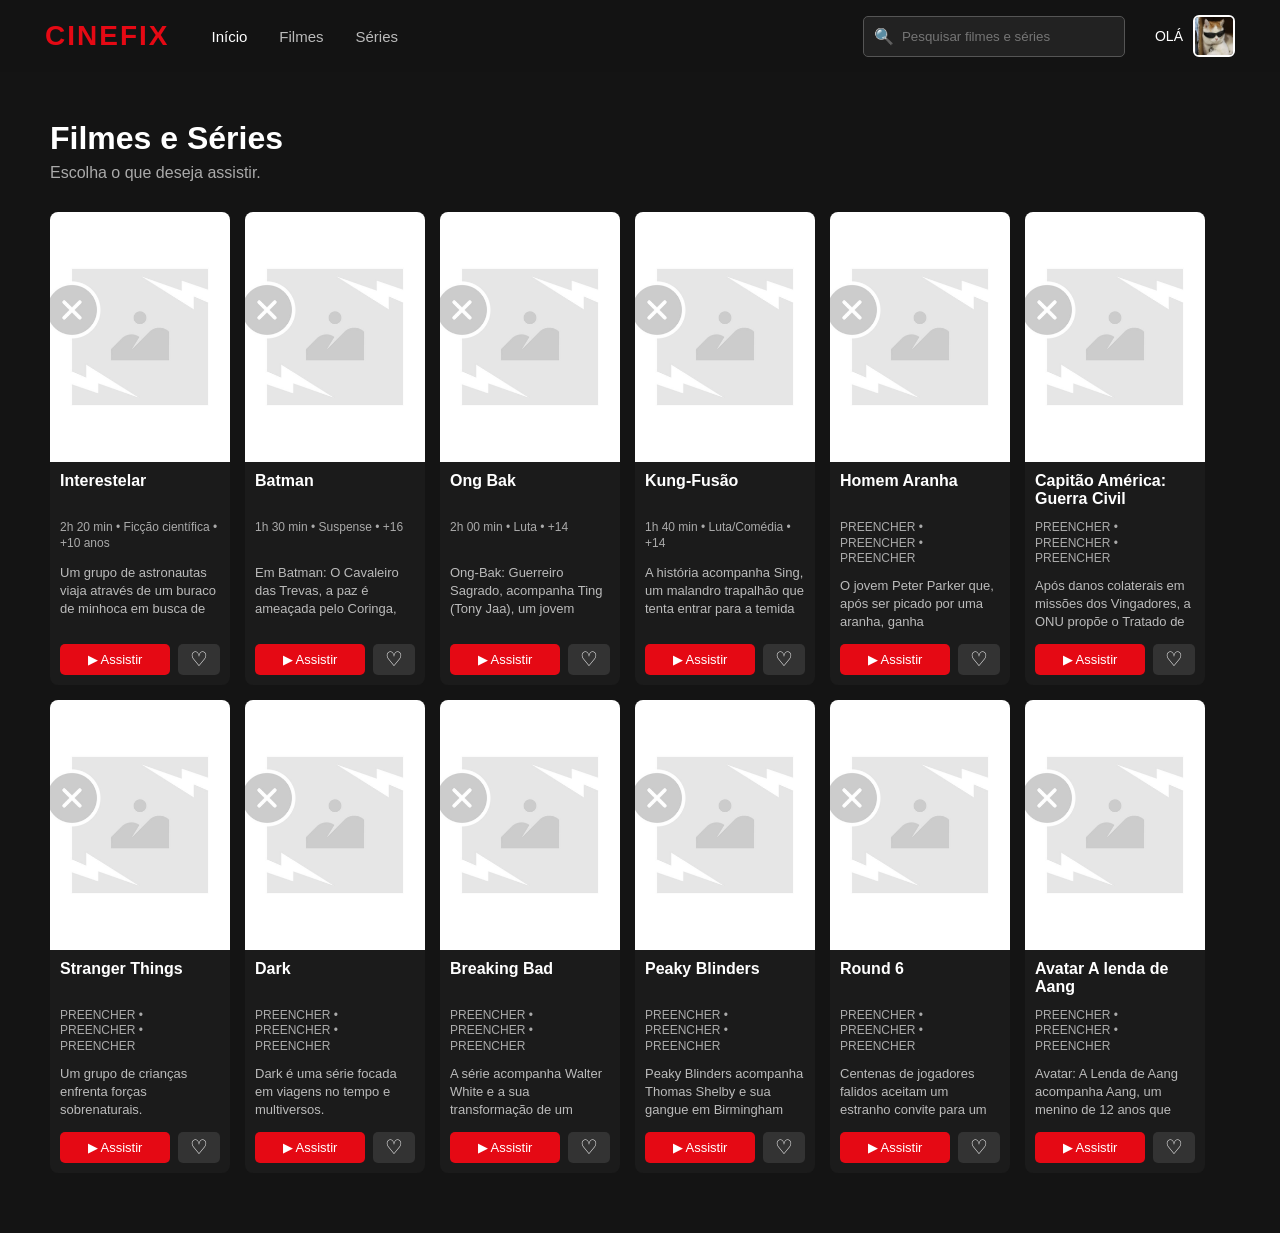
==== catalogo.html @ 9125d70c "Add files via upload" ====
<!DOCTYPE html>

<html lang="pt-BR">

<head>

    <meta charset="UTF-8">


    <meta
        name="viewport"
        content="width=device-width, initial-scale=1.0"
    >


    <title>CINEFIX</title>


    <!-- ALTERAÇÃO 21/08 - CSS DO CATÁLOGO -->

    <link
        rel="stylesheet"
        href="catalogo.css"
    >


</head>


<body>



    <!-- ================================= -->
    <!-- ALTERAÇÃO 21/08 - MENU PRINCIPAL -->
    <!-- ================================= -->

    <header class="navbarCatalogo">


        <div class="ladoEsquerdo">


            <div class="logo">

                CINEFIX

            </div>



            <!-- ALTERAÇÃO 21/08 - FILMES / SÉRIES -->

            <nav class="menuCatalogo">


                <button
                    class="menuAtivo"
                    data-tipo="todos"
                >

                    Início

                </button>


                <button data-tipo="filme">

                    Filmes

                </button>


                <button data-tipo="serie">

                    Séries

                </button>


            </nav>


        </div>



        <div class="ladoDireito">



            <!-- ================================= -->
            <!-- ALTERAÇÃO 21/08 - BARRA DE BUSCA -->
            <!-- ================================= -->

            <div class="pesquisa">


                <span>

                    🔍

                </span>


                <input
                    type="text"
                    id="campoPesquisa"
                    placeholder="Pesquisar filmes e séries"
                >


            </div>



            <!-- ================================= -->
            <!-- ALTERAÇÃO 21/08 - PERFIL -->
            <!-- ================================= -->

            <div class="usuario">


                <span class="ola">

                    OLÁ

                </span>


                <img
                    src="Imagens/GatoFotodePerfil.jpg"
                    class="fotoUsuario"
                    id="fotoUsuario"
                    alt="Perfil"
                >



                <!-- ALTERAÇÃO 21/08 - MENU PERFIL -->

                <div
                    class="menuPerfil"
                    id="menuPerfil"
                >


                    <button id="mostrarFavoritos">

                        ♥ Favoritos

                    </button>


                    <a href="index.html">

                        Sair

                    </a>


                </div>


            </div>


        </div>


    </header>



    <!-- ======================================== -->
    <!-- ALTERAÇÃO 21/08 - CONTEÚDO DO CATÁLOGO -->
    <!-- ======================================== -->

    <main class="conteudoCatalogo">


        <div class="cabecalhoConteudo">


            <h1 id="tituloCatalogo">

                Filmes e Séries

            </h1>


            <p>

                Escolha o que deseja assistir.

            </p>


        </div>



        <!-- ALTERAÇÃO 21/08 - CARDS -->

        <div
            id="gradeCatalogo"
            class="gradeCatalogo"
        >

        </div>


    </main>



    <!-- ALTERAÇÃO 21/08 - JAVASCRIPT DO CATÁLOGO -->

    <script
        type="module"
        src="catalogo.js"
    >
    </script>


</body>

</html>
---- catalogo.css ----
/* ======================================== */
/* ALTERAÇÃO 21/08 - DESIGN DO CATÁLOGO */
/* ======================================== */


*{

    margin:0;

    padding:0;

    box-sizing:border-box;

}


body{

    font-family:
        Arial,
        Helvetica,
        sans-serif;


    background:#141414;

    color:white;

}



/* ================================= */
/* ALTERAÇÃO 21/08 - NAVBAR */
/* ================================= */

.navbarCatalogo{

    position:fixed;


    top:0;


    width:100%;


    padding:15px 45px;


    background:rgba(20,20,20,0.95);


    display:flex;


    justify-content:space-between;

    align-items:center;


    z-index:1000;

}


.ladoEsquerdo,
.ladoDireito{

    display:flex;

    align-items:center;

    gap:30px;

}


.logo{

    color:#e50914;


    font-size:28px;


    font-weight:bold;


    letter-spacing:2px;

}



/* ================================= */
/* ALTERAÇÃO 21/08 - MENU */
/* ================================= */

.menuCatalogo{

    display:flex;

    gap:8px;

}


.menuCatalogo button{

    background:none;

    color:#bbb;


    border:none;


    cursor:pointer;


    font-size:15px;


    padding:10px 12px;

}


.menuCatalogo button:hover,
.menuCatalogo .menuAtivo{

    color:white;

}



/* ================================= */
/* ALTERAÇÃO 21/08 - PESQUISA */
/* ================================= */

.pesquisa{

    display:flex;

    align-items:center;


    background:#222;


    border:1px solid #555;

    border-radius:5px;


    padding:4px 10px;

}


.pesquisa input{

    width:220px;


    background:none;


    border:none;


    outline:none;


    color:white;


    padding:8px;

}



/* ================================= */
/* ALTERAÇÃO 21/08 - PERFIL */
/* ================================= */

.usuario{

    position:relative;


    display:flex;


    align-items:center;


    gap:10px;

}


.ola{

    font-size:14px;

}


.fotoUsuario{

    width:42px;

    height:42px;


    border-radius:6px;


    border:2px solid white;


    cursor:pointer;

}



/* ALTERAÇÃO 21/08 - MENU DO PERFIL */

.menuPerfil{

    position:absolute;


    right:0;

    top:55px;


    width:160px;


    background:#222;


    border:1px solid #444;


    border-radius:5px;


    display:none;


    overflow:hidden;

}


.menuPerfil.aberto{

    display:block;

}


.menuPerfil button,
.menuPerfil a{

    display:block;


    width:100%;


    padding:13px;


    background:none;


    border:none;


    color:white;


    text-align:left;


    text-decoration:none;


    cursor:pointer;

}


.menuPerfil button:hover,
.menuPerfil a:hover{

    background:#333;

}



/* ================================= */
/* ALTERAÇÃO 21/08 - CONTEÚDO */
/* ================================= */

.conteudoCatalogo{

    padding:120px 50px 60px;

}


.cabecalhoConteudo{

    margin-bottom:30px;

}


.cabecalhoConteudo h1{

    font-size:32px;

}


.cabecalhoConteudo p{

    color:#aaa;

    margin-top:7px;

}



/* ================================= */
/* ALTERAÇÃO 21/08 - GRADE DOS CARDS */
/* ================================= */

.gradeCatalogo{

    display:grid;

    grid-template-columns:
        repeat(
            auto-fill,
            180px
        );

    gap:15px;

    justify-content:flex-start;

}



/* ================================= */
/* ALTERAÇÃO 21/08 - CARDS */
/* ================================= */

.cardCatalogo{

    width:180px;

    min-width:180px;

    max-width:180px;

    background:#1b1b1b;

    border-radius:8px;

    overflow:hidden;

    transition:0.3s;

    position:relative;

    display:flex;

    flex-direction:column;

}


.cardCatalogo:hover{

    transform:translateY(-6px);


    box-shadow:
        0 10px 30px rgba(0,0,0,0.7);

}


.cardCatalogo img{

    width:100%;

    height:250px;

    object-fit:cover;

}


.infoCard{

    padding:10px;

    flex:1;

    display:flex;

    flex-direction:column;

}


.infoCard h3{

    font-size:16px;

    margin-bottom:10px;

    min-height:38px;

    overflow:hidden;

}



/* ALTERAÇÃO 21/08 - DURAÇÃO / GÊNERO / CLASSIFICAÇÃO */

.detalhes{

    color:#aaa;

    font-size:12px;

    line-height:1.3;

    min-height:34px;

    margin-bottom:10px;

    overflow:hidden;

}



/* ALTERAÇÃO 21/08 - DESCRIÇÃO */

.descricao{

    color:#bbb;

    font-size:13px;

    line-height:1.4;

    height:55px;

    overflow:hidden;

}



/* ALTERAÇÃO 21/08 - BOTÕES */

.acoesCard{

    display:flex;

    gap:8px;

    margin-top:auto;

    padding-top:12px;

}


.assistirCatalogo{

    flex:1;

    background:#e50914;

    color:white;

    text-decoration:none;

    text-align:center;

    padding:8px;

    border-radius:5px;

    font-size:13px;

}



/* ALTERAÇÃO 21/08 - FAVORITO */

.botaoFavorito{

    width:42px;


    background:#333;


    border:none;


    color:white;


    border-radius:5px;


    font-size:20px;


    cursor:pointer;

}


.botaoFavorito.ativo{

    color:#e50914;

}



/* ALTERAÇÃO 21/08 - SEM RESULTADOS */

.mensagemVazia{

    color:#aaa;


    font-size:18px;

}



/* ================================= */
/* ALTERAÇÃO 21/08 - RESPONSIVIDADE */
/* ================================= */

@media(max-width:800px){


    .navbarCatalogo{

        padding:15px 20px;

    }


    .pesquisa{

        display:none;

    }


    .conteudoCatalogo{

        padding-left:20px;

        padding-right:20px;

    }


}
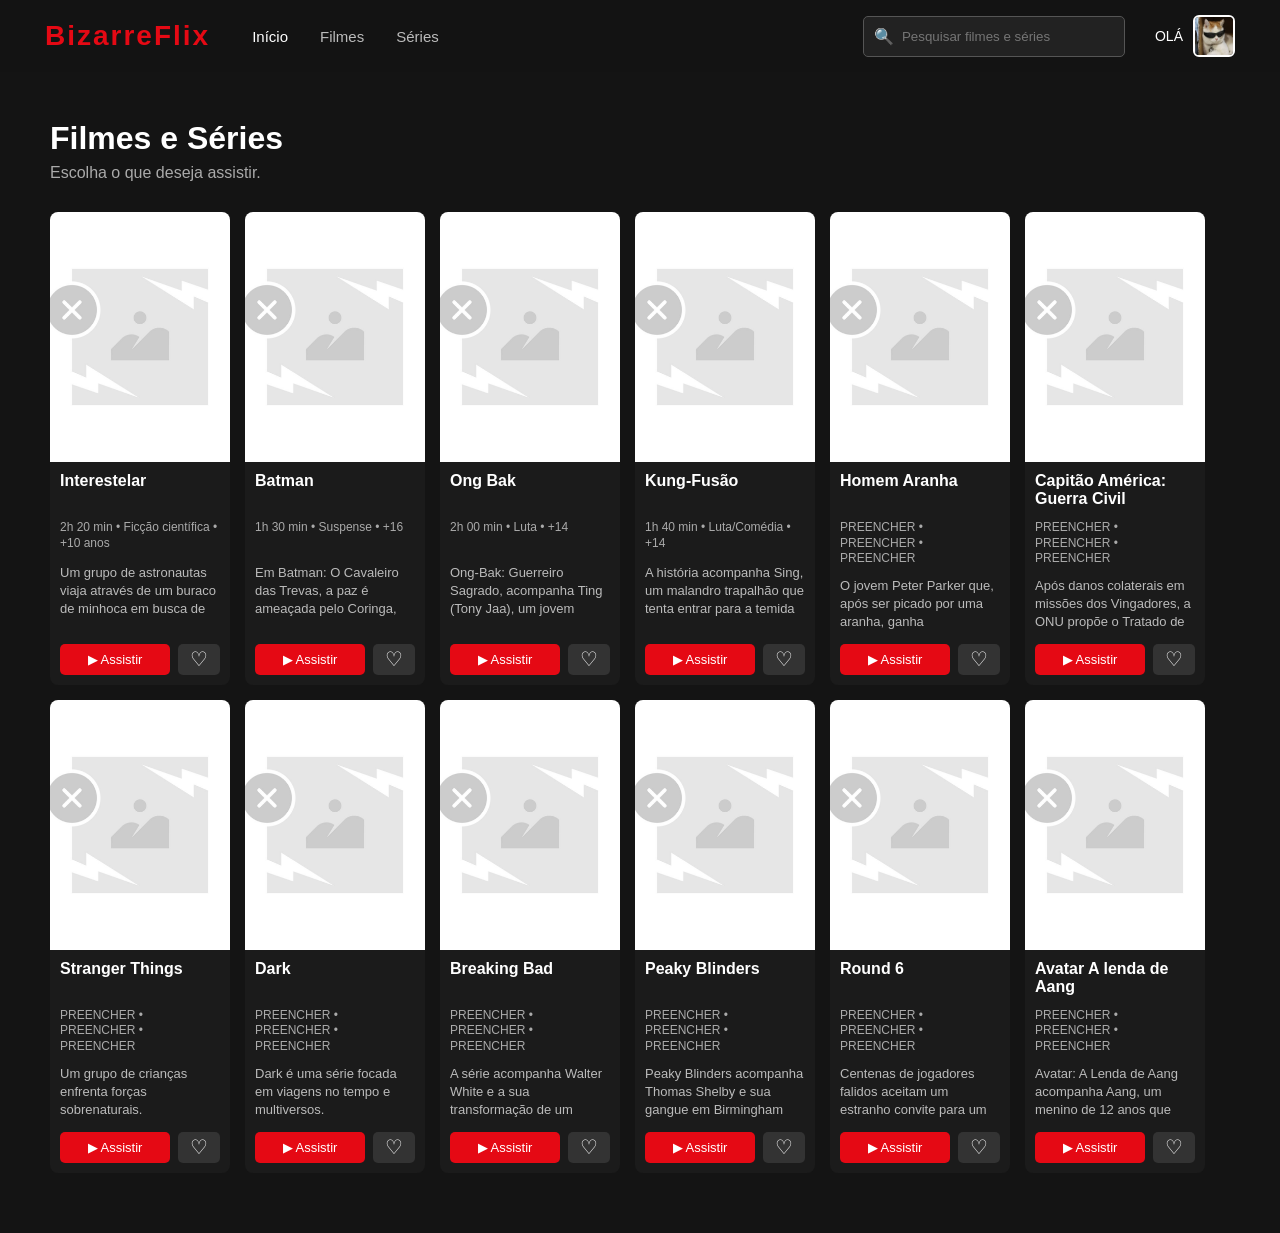
==== commit 3c04f23a: "Juan: troquei o nome do site pra BizarreFlix" ====
--- a/catalogo.html
+++ b/catalogo.html
@@ -13,7 +13,7 @@
     >
 
 
-    <title>CINEFIX</title>
+    <title>BizarreFlix</title>
 
 
     <!-- ALTERAÇÃO 21/08 - CSS DO CATÁLOGO -->
@@ -43,7 +43,7 @@
 
             <div class="logo">
 
-                CINEFIX
+                BizarreFlix
 
             </div>
 
@@ -225,4 +225,4 @@
 
 </body>
 
-</html>+</html>
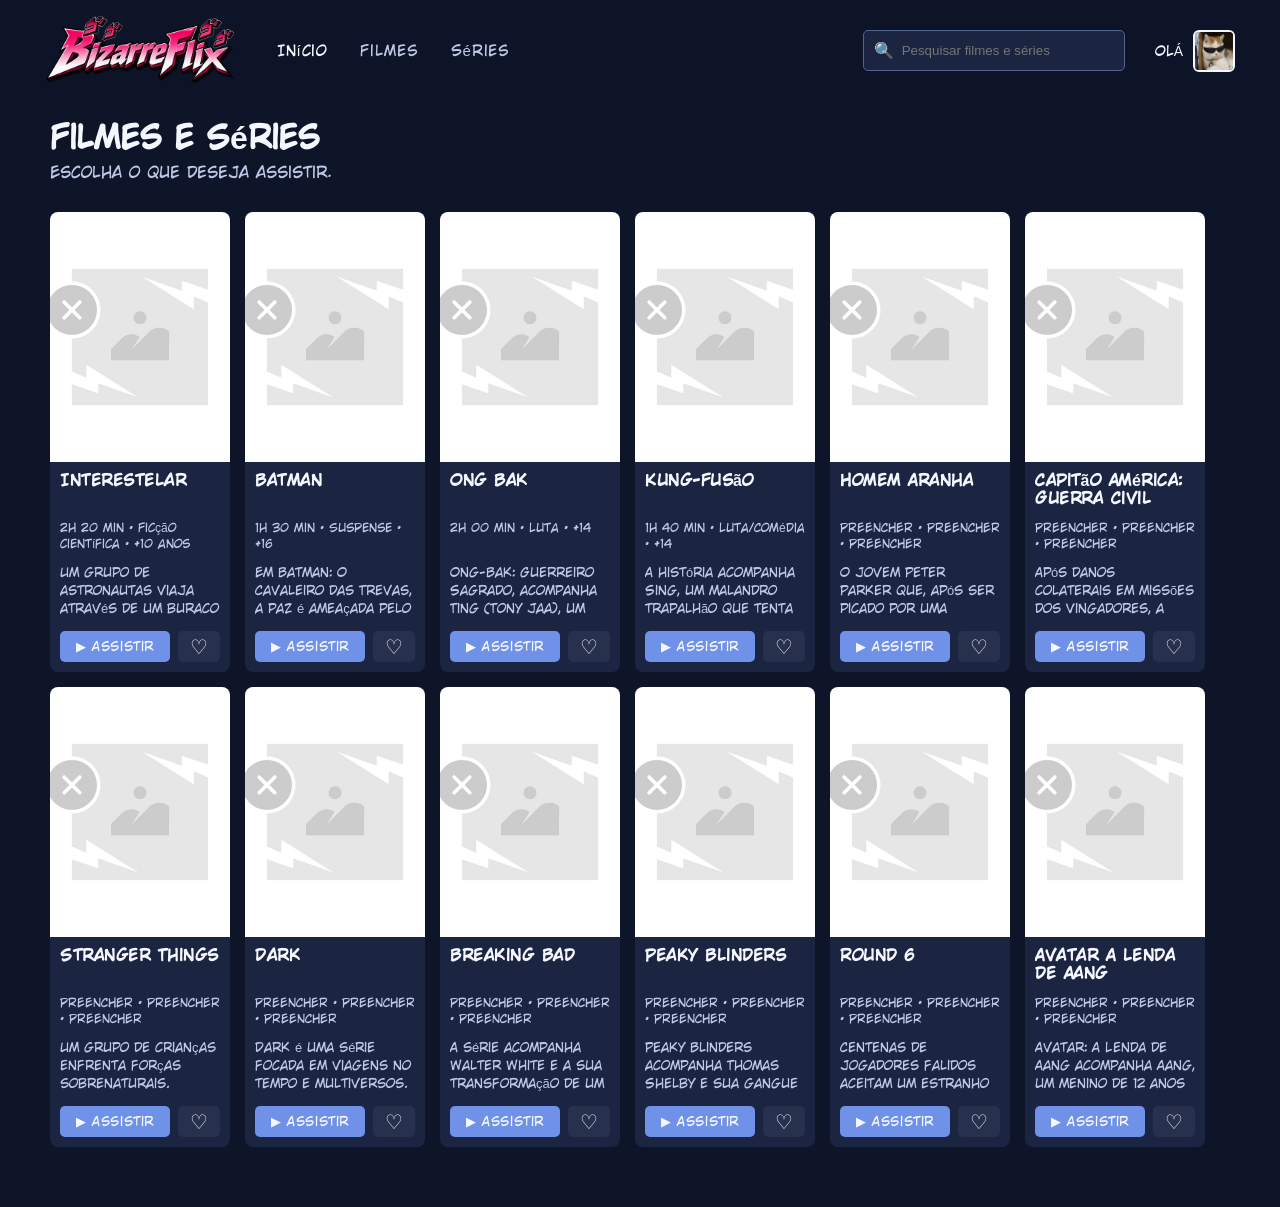
==== commit adeec22c: "Juan: coloquei a logo nova do BizarreFlix" ====
--- a/catalogo.html
+++ b/catalogo.html
@@ -42,9 +42,7 @@
 
 
             <div class="logo">
-
-                BizarreFlix
-
+                <img src="Imagens/logo-bizarreflix.png" alt="BizarreFlix" class="logoImagem">
             </div>
 
 
--- a/catalogo.css
+++ b/catalogo.css
@@ -1,7 +1,31 @@
+@font-face{
+    font-family:'CCWildWords';
+    src:url('Fontes/CCWildWords-Roman.woff') format('woff');
+    font-weight:400;
+    font-style:normal;
+    font-display:swap;
+}
+
 /* ======================================== */
 /* ALTERAÇÃO 21/08 - DESIGN DO CATÁLOGO */
 /* ======================================== */
 
+:root{
+    --wr-fundo:#0e1529;
+    --wr-nav:rgba(14,21,41,0.95);
+    --wr-superficie:#27304d;
+    --wr-card:#1b2541;
+    --wr-azul:#6f91e8;
+    --wr-lilas:#9a86d9;
+    --wr-dourado:#d9bd73;
+    --wr-branco:#f5f7ff;
+    --wr-nevoa:#bdc8e6;
+    --wr-borda:#52638d;
+    --fonte-jojo:'CCWildWords', 'Trebuchet MS', sans-serif;
+    --fonte-destaque:'CCWildWords', 'Trebuchet MS', sans-serif;
+    --fonte-texto:'CCWildWords', 'Trebuchet MS', sans-serif;
+}
+
 
 *{
 
@@ -16,15 +40,12 @@
 
 body{
 
-    font-family:
-        Arial,
-        Helvetica,
-        sans-serif;
-
-
-    background:#141414;
-
-    color:white;
+    font-family:var(--fonte-texto);
+
+
+    background:var(--wr-fundo);
+
+    color:var(--wr-branco);
 
 }
 
@@ -48,7 +69,7 @@
     padding:15px 45px;
 
 
-    background:rgba(20,20,20,0.95);
+    background:var(--wr-nav);
 
 
     display:flex;
@@ -78,7 +99,9 @@
 
 .logo{
 
-    color:#e50914;
+    color:var(--wr-dourado);
+
+    font-family:var(--fonte-jojo);
 
 
     font-size:28px;
@@ -89,6 +112,22 @@
 
     letter-spacing:2px;
 
+    display:inline-flex;
+
+    align-items:center;
+
+    line-height:0;
+
+}
+
+.logoImagem{
+
+    display:block;
+
+    width:190px;
+
+    height:auto;
+
 }
 
 
@@ -110,7 +149,11 @@
 
     background:none;
 
-    color:#bbb;
+    font-family:var(--fonte-destaque);
+
+    letter-spacing:0.8px;
+
+    color:var(--wr-nevoa);
 
 
     border:none;
@@ -130,7 +173,7 @@
 .menuCatalogo button:hover,
 .menuCatalogo .menuAtivo{
 
-    color:white;
+    color:var(--wr-branco);
 
 }
 
@@ -147,10 +190,10 @@
     align-items:center;
 
 
-    background:#222;
-
-
-    border:1px solid #555;
+    background:var(--wr-card);
+
+
+    border:1px solid var(--wr-borda);
 
     border-radius:5px;
 
@@ -174,7 +217,7 @@
     outline:none;
 
 
-    color:white;
+    color:var(--wr-branco);
 
 
     padding:8px;
@@ -220,7 +263,7 @@
     border-radius:6px;
 
 
-    border:2px solid white;
+    border:2px solid var(--wr-branco);
 
 
     cursor:pointer;
@@ -244,10 +287,10 @@
     width:160px;
 
 
-    background:#222;
-
-
-    border:1px solid #444;
+    background:var(--wr-card);
+
+
+    border:1px solid var(--wr-borda);
 
 
     border-radius:5px;
@@ -286,7 +329,7 @@
     border:none;
 
 
-    color:white;
+    color:var(--wr-branco);
 
 
     text-align:left;
@@ -303,7 +346,7 @@
 .menuPerfil button:hover,
 .menuPerfil a:hover{
 
-    background:#333;
+    background:var(--wr-superficie);
 
 }
 
@@ -329,6 +372,8 @@
 
 .cabecalhoConteudo h1{
 
+    font-family:var(--fonte-jojo);
+
     font-size:32px;
 
 }
@@ -336,7 +381,7 @@
 
 .cabecalhoConteudo p{
 
-    color:#aaa;
+    color:var(--wr-nevoa);
 
     margin-top:7px;
 
@@ -378,7 +423,7 @@
 
     max-width:180px;
 
-    background:#1b1b1b;
+    background:var(--wr-card);
 
     border-radius:8px;
 
@@ -401,7 +446,7 @@
 
 
     box-shadow:
-        0 10px 30px rgba(0,0,0,0.7);
+        0 10px 30px rgba(4,8,20,0.75);
 
 }
 
@@ -432,6 +477,10 @@
 
 .infoCard h3{
 
+    font-family:var(--fonte-destaque);
+
+    letter-spacing:0.5px;
+
     font-size:16px;
 
     margin-bottom:10px;
@@ -448,7 +497,7 @@
 
 .detalhes{
 
-    color:#aaa;
+    color:var(--wr-nevoa);
 
     font-size:12px;
 
@@ -468,7 +517,7 @@
 
 .descricao{
 
-    color:#bbb;
+    color:var(--wr-nevoa);
 
     font-size:13px;
 
@@ -501,9 +550,13 @@
 
     flex:1;
 
-    background:#e50914;
-
-    color:white;
+    font-family:var(--fonte-destaque);
+
+    letter-spacing:0.6px;
+
+    background:var(--wr-azul);
+
+    color:var(--wr-branco);
 
     text-decoration:none;
 
@@ -526,13 +579,13 @@
     width:42px;
 
 
-    background:#333;
+    background:var(--wr-superficie);
 
 
     border:none;
 
 
-    color:white;
+    color:var(--wr-branco);
 
 
     border-radius:5px;
@@ -548,7 +601,7 @@
 
 .botaoFavorito.ativo{
 
-    color:#e50914;
+    color:var(--wr-dourado);
 
 }
 
@@ -558,7 +611,7 @@
 
 .mensagemVazia{
 
-    color:#aaa;
+    color:var(--wr-nevoa);
 
 
     font-size:18px;
@@ -573,6 +626,12 @@
 
 @media(max-width:800px){
 
+    .logoImagem{
+
+        width:145px;
+
+    }
+
 
     .navbarCatalogo{
 
@@ -598,4 +657,3 @@
 
 
 }
-
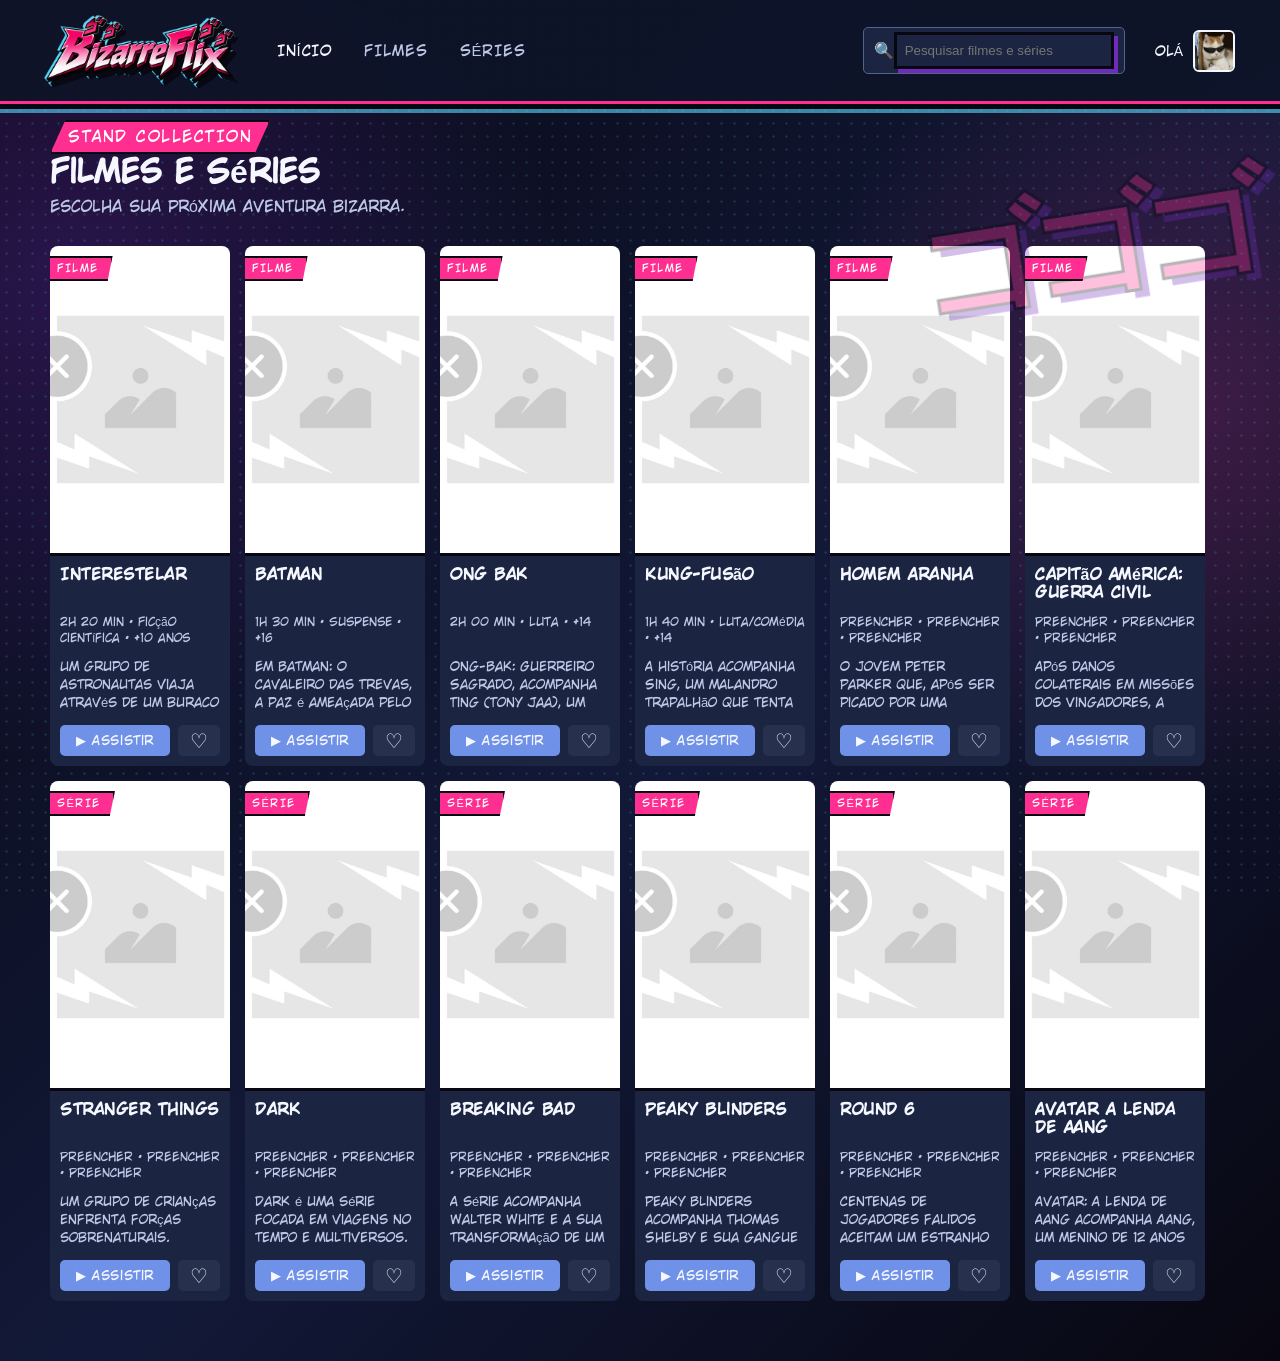
==== commit a3d5424d: "Yago: deixei o site com uma vibe muito JoJo" ====
--- a/catalogo.html
+++ b/catalogo.html
@@ -27,7 +27,9 @@
 </head>
 
 
-<body>
+<body class="paginaCatalogo">
+
+    <div class="mangaSfx mangaSfxCatalogo" aria-hidden="true">ゴゴゴ</div>
 
 
 
@@ -179,6 +181,8 @@
 
         <div class="cabecalhoConteudo">
 
+            <span class="seloParte">STAND COLLECTION</span>
+
 
             <h1 id="tituloCatalogo">
 
@@ -189,7 +193,7 @@
 
             <p>
 
-                Escolha o que deseja assistir.
+                Escolha sua próxima aventura bizarra.
 
             </p>
 
--- a/catalogo.css
+++ b/catalogo.css
@@ -657,3 +657,30 @@
 
 
 }
+
+/* TEMA BIZARRO - CATÁLOGO EM ESTILO DE QUADRINHOS */
+:root{--jojo-rosa:#ff2f92;--jojo-roxo:#702bbd;--jojo-ciano:#55d9ff;--jojo-preto:#080711}
+body{background:radial-gradient(circle at 5% 20%,rgba(112,43,189,.3),transparent 30%),radial-gradient(circle at 92% 30%,rgba(255,47,146,.2),transparent 26%),linear-gradient(135deg,#080711,#121938 55%,#080711);overflow-x:hidden}
+body::before{content:"";position:fixed;inset:0;z-index:-1;opacity:.14;background-image:radial-gradient(circle,var(--jojo-ciano) 1px,transparent 1.5px);background-size:13px 13px;pointer-events:none}
+.navbarCatalogo{border-bottom:3px solid var(--jojo-rosa);box-shadow:0 5px 0 var(--jojo-preto),0 9px 0 rgba(85,217,255,.6)}
+.logoImagem{filter:drop-shadow(4px 5px 0 var(--jojo-preto)) drop-shadow(-2px -1px 0 var(--jojo-ciano))}
+.menuCatalogo button{border-radius:0!important;text-transform:uppercase;clip-path:polygon(8% 0,100% 0,92% 100%,0 100%)}
+.menuCatalogo button:hover,.menuCatalogo button.ativo{background:var(--jojo-rosa)!important;color:#fff!important;box-shadow:4px 4px 0 var(--jojo-preto)}
+.pesquisa input{border:3px solid var(--jojo-preto)!important;border-radius:0!important;box-shadow:4px 4px 0 var(--jojo-roxo)}
+.fotoPerfil{border:3px solid var(--jojo-rosa)!important;border-radius:0!important;transform:rotate(4deg);box-shadow:4px 4px 0 var(--jojo-preto)}
+.cabecalhoCatalogo{position:relative;border-left:8px solid var(--jojo-rosa);padding-left:22px;transform:rotate(-.5deg)}
+.cabecalhoCatalogo h1{text-transform:uppercase;text-shadow:4px 4px 0 var(--jojo-roxo),7px 7px 0 var(--jojo-preto)}
+.seloParte,.seloCard{display:inline-block;background:var(--jojo-rosa);color:#fff;border:2px solid var(--jojo-preto);box-shadow:4px 4px 0 var(--jojo-preto);clip-path:polygon(7% 0,100% 0,93% 100%,0 100%);padding:6px 16px;letter-spacing:1.5px;text-transform:uppercase}
+.cabecalhoCatalogo .seloParte{margin-bottom:14px}
+.gridCatalogo{gap:30px 24px!important}
+.card{position:relative;border:3px solid var(--jojo-preto)!important;border-radius:0!important;overflow:visible!important;background:linear-gradient(155deg,#27304d,#10162c)!important;box-shadow:7px 7px 0 var(--jojo-roxo),11px 11px 0 var(--jojo-preto);clip-path:polygon(0 0,92% 0,100% 7%,100% 100%,8% 100%,0 93%)}
+.card:hover{transform:translateY(-10px) rotate(-1deg)!important;box-shadow:10px 13px 0 var(--jojo-rosa),14px 17px 0 var(--jojo-preto)!important}
+.capaCard{height:310px;overflow:hidden;border-bottom:3px solid var(--jojo-preto)}
+.capaCard img,.card img{width:100%;height:100%;object-fit:cover;transition:transform .45s,filter .45s}
+.card:hover .capaCard img{transform:scale(1.08);filter:saturate(1.3) contrast(1.08)}
+.seloCard{position:absolute;z-index:3;top:10px;left:-7px;padding:4px 12px;font-size:11px;box-shadow:3px 3px 0 var(--jojo-preto)}
+.btnPlay{border:3px solid var(--jojo-preto)!important;border-radius:0!important;background:linear-gradient(135deg,var(--jojo-rosa),var(--jojo-roxo))!important;box-shadow:5px 5px 0 var(--jojo-preto);clip-path:polygon(7% 0,100% 0,93% 100%,0 100%);text-transform:uppercase}
+.btnPlay:hover{background:var(--jojo-ciano)!important;color:var(--jojo-preto)!important;transform:translate(-2px,-2px)!important}
+.mangaSfx{position:fixed;right:2vw;top:18vh;z-index:2;color:var(--jojo-rosa);font-size:clamp(60px,10vw,145px);font-weight:900;letter-spacing:-18px;opacity:.3;pointer-events:none;transform:rotate(-9deg);-webkit-text-stroke:3px var(--jojo-preto);text-shadow:8px 8px 0 var(--jojo-roxo);animation:ameaca 2.2s ease-in-out infinite alternate}
+@keyframes ameaca{to{transform:rotate(-6deg) scale(1.04);opacity:.46}}
+@media(max-width:700px){.mangaSfx{top:13vh;right:7vw;font-size:70px}.cabecalhoCatalogo h1{font-size:36px}.capaCard{height:280px}}
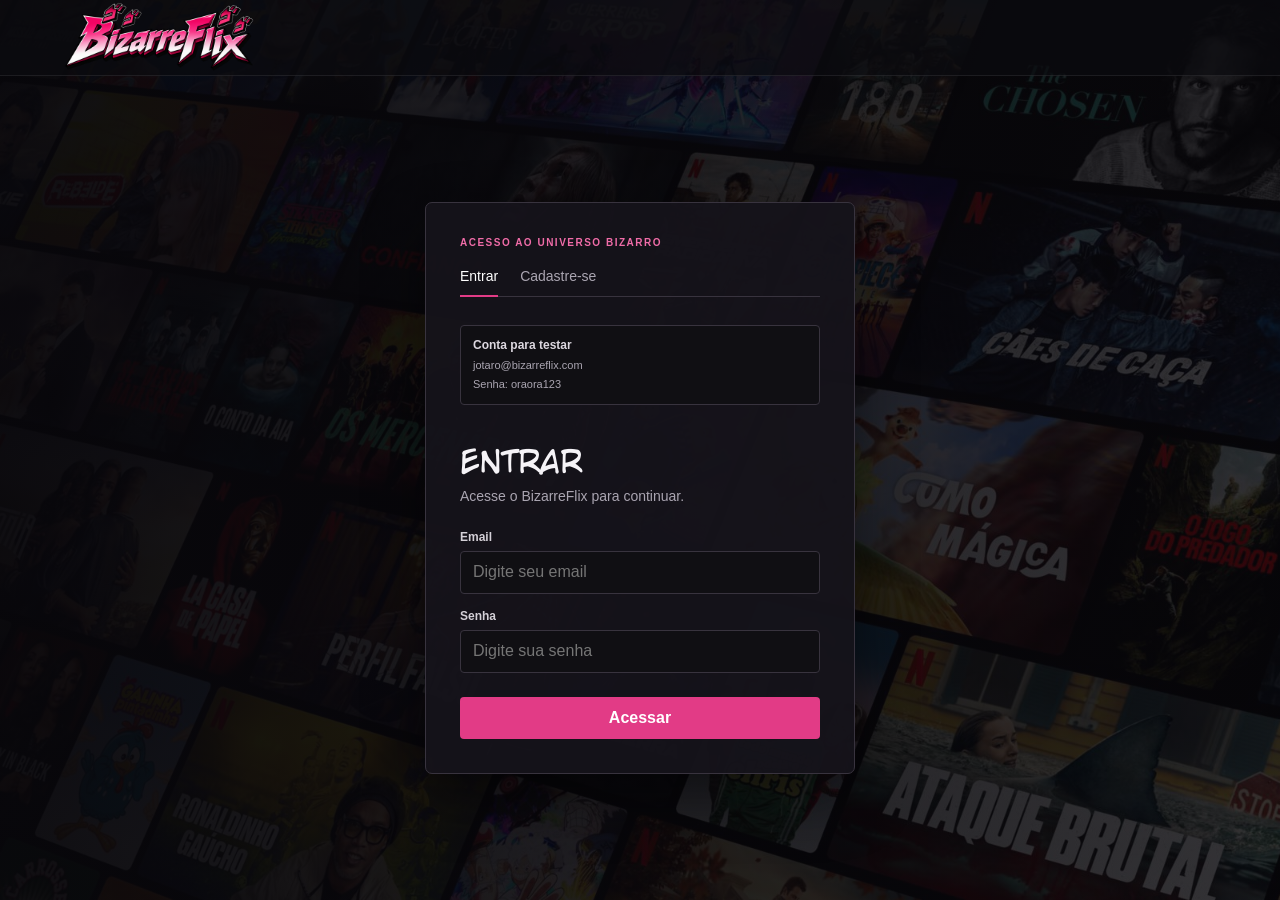
==== commit 1346cc2a: "Yago: fiz o login e o cadastro funcionar" ====
--- a/catalogo.html
+++ b/catalogo.html
@@ -121,7 +121,7 @@
             <div class="usuario">
 
 
-                <span class="ola">
+                <span class="ola" id="nomeUsuario">
 
                     OLÁ
 
@@ -152,7 +152,7 @@
                     </button>
 
 
-                    <a href="index.html">
+                    <a href="index.html" id="sairConta">
 
                         Sair
 
--- a/catalogo.css
+++ b/catalogo.css
@@ -1,686 +1,282 @@
 @font-face{
     font-family:'CCWildWords';
     src:url('Fontes/CCWildWords-Roman.woff') format('woff');
+    font-display:swap;
+}
+
+:root{
+    --fundo:#0b0a0f;
+    --superficie:#15131a;
+    --superficie-clara:#1d1a23;
+    --texto:#f5f3f7;
+    --texto-suave:#aaa5b1;
+    --borda:#2d2933;
+    --rosa:#e23b86;
+    --rosa-claro:#f06ca8;
+    --fonte-destaque:'CCWildWords','Arial Narrow',sans-serif;
+    --fonte-texto:Inter,ui-sans-serif,-apple-system,BlinkMacSystemFont,'Segoe UI',sans-serif;
+}
+
+*{margin:0;padding:0;box-sizing:border-box}
+
+body{
+    min-height:100vh;
+    background:var(--fundo);
+    color:var(--texto);
+    font-family:var(--fonte-texto);
+}
+
+button,input,a{font:inherit}
+.mangaSfx{display:none}
+
+/* NAVEGAÇÃO */
+.navbarCatalogo{
+    position:fixed;
+    inset:0 0 auto;
+    z-index:1000;
+    min-height:76px;
+    padding:0 5vw;
+    display:flex;
+    align-items:center;
+    justify-content:space-between;
+    gap:24px;
+    background:rgba(11,10,15,.94);
+    border-bottom:1px solid rgba(255,255,255,.08);
+    backdrop-filter:blur(14px);
+}
+
+.ladoEsquerdo,.ladoDireito{display:flex;align-items:center;gap:24px}
+.logo{display:flex;align-items:center;line-height:0}
+.logoImagem{display:block;width:178px;height:auto}
+
+.menuCatalogo{display:flex;align-items:center;gap:3px}
+
+.menuCatalogo button{
+    padding:9px 11px;
+    background:transparent;
+    border:0;
+    border-radius:4px;
+    color:var(--texto-suave);
+    cursor:pointer;
+    font-size:14px;
+    transition:background .2s,color .2s;
+}
+
+.menuCatalogo button:hover{color:#fff}
+.menuCatalogo .menuAtivo{background:var(--superficie-clara);color:#fff}
+
+.pesquisa{
+    width:245px;
+    height:38px;
+    padding:0 11px;
+    display:flex;
+    align-items:center;
+    gap:8px;
+    background:var(--superficie);
+    border:1px solid var(--borda);
+    border-radius:5px;
+    color:var(--texto-suave);
+}
+
+.pesquisa input{
+    width:100%;
+    background:transparent;
+    border:0;
+    outline:0;
+    color:var(--texto);
+    font-size:13px;
+}
+
+.pesquisa:focus-within{border-color:#5d5664}
+.usuario{position:relative;display:flex;align-items:center;gap:9px}
+.ola{color:var(--texto-suave);font-size:11px;font-weight:700;letter-spacing:1px}
+
+.fotoUsuario{
+    width:40px;
+    height:40px;
+    object-fit:cover;
+    border:1px solid rgba(255,255,255,.35);
+    border-radius:50%;
+    cursor:pointer;
+}
+
+.menuPerfil{
+    position:absolute;
+    top:50px;
+    right:0;
+    width:160px;
+    display:none;
+    overflow:hidden;
+    background:#1a181f;
+    border:1px solid var(--borda);
+    border-radius:5px;
+    box-shadow:0 14px 30px rgba(0,0,0,.35);
+}
+
+.menuPerfil.aberto{display:block}
+
+.menuPerfil button,.menuPerfil a{
+    display:block;
+    width:100%;
+    padding:12px 14px;
+    background:transparent;
+    border:0;
+    color:var(--texto);
+    text-align:left;
+    text-decoration:none;
+    cursor:pointer;
+    font-size:13px;
+}
+
+.menuPerfil button:hover,.menuPerfil a:hover{background:var(--superficie-clara)}
+
+/* CONTEÚDO */
+.conteudoCatalogo{padding:126px 5vw 70px}
+.cabecalhoConteudo{max-width:620px;margin-bottom:34px}
+
+.seloParte{
+    display:inline-flex;
+    align-items:center;
+    gap:10px;
+    margin-bottom:12px;
+    color:var(--rosa-claro);
+    font-size:11px;
+    font-weight:700;
+    letter-spacing:1.8px;
+}
+
+.seloParte::before{content:'';width:25px;height:2px;background:var(--rosa)}
+
+.cabecalhoConteudo h1{
+    font-family:var(--fonte-destaque);
+    font-size:clamp(32px,4vw,44px);
     font-weight:400;
-    font-style:normal;
-    font-display:swap;
-}
-
-/* ======================================== */
-/* ALTERAÇÃO 21/08 - DESIGN DO CATÁLOGO */
-/* ======================================== */
-
-:root{
-    --wr-fundo:#0e1529;
-    --wr-nav:rgba(14,21,41,0.95);
-    --wr-superficie:#27304d;
-    --wr-card:#1b2541;
-    --wr-azul:#6f91e8;
-    --wr-lilas:#9a86d9;
-    --wr-dourado:#d9bd73;
-    --wr-branco:#f5f7ff;
-    --wr-nevoa:#bdc8e6;
-    --wr-borda:#52638d;
-    --fonte-jojo:'CCWildWords', 'Trebuchet MS', sans-serif;
-    --fonte-destaque:'CCWildWords', 'Trebuchet MS', sans-serif;
-    --fonte-texto:'CCWildWords', 'Trebuchet MS', sans-serif;
-}
-
-
-*{
-
-    margin:0;
-
-    padding:0;
-
-    box-sizing:border-box;
-
-}
-
-
-body{
-
-    font-family:var(--fonte-texto);
-
-
-    background:var(--wr-fundo);
-
-    color:var(--wr-branco);
-
-}
-
-
-
-/* ================================= */
-/* ALTERAÇÃO 21/08 - NAVBAR */
-/* ================================= */
-
-.navbarCatalogo{
-
-    position:fixed;
-
-
-    top:0;
-
-
+}
+
+.cabecalhoConteudo p{margin-top:8px;color:var(--texto-suave);font-size:15px}
+
+.gradeCatalogo{
+    display:grid;
+    grid-template-columns:repeat(auto-fill,minmax(190px,1fr));
+    gap:22px 16px;
+}
+
+.cardCatalogo{
+    position:relative;
+    min-width:0;
+    display:flex;
+    flex-direction:column;
+    overflow:hidden;
+    background:var(--superficie);
+    border:1px solid var(--borda);
+    border-radius:6px;
+    transition:transform .22s,border-color .22s,box-shadow .22s;
+}
+
+.cardCatalogo:hover{transform:translateY(-5px);border-color:#514a59;box-shadow:0 14px 28px rgba(0,0,0,.32)}
+.capaCard{overflow:hidden;aspect-ratio:2/3;background:#111}
+
+.capaCard img{
     width:100%;
-
-
-    padding:15px 45px;
-
-
-    background:var(--wr-nav);
-
-
-    display:flex;
-
-
-    justify-content:space-between;
-
-    align-items:center;
-
-
-    z-index:1000;
-
-}
-
-
-.ladoEsquerdo,
-.ladoDireito{
-
-    display:flex;
-
-    align-items:center;
-
-    gap:30px;
-
-}
-
-
-.logo{
-
-    color:var(--wr-dourado);
-
-    font-family:var(--fonte-jojo);
-
-
-    font-size:28px;
-
-
-    font-weight:bold;
-
-
-    letter-spacing:2px;
-
-    display:inline-flex;
-
-    align-items:center;
-
-    line-height:0;
-
-}
-
-.logoImagem{
-
+    height:100%;
     display:block;
-
-    width:190px;
-
-    height:auto;
-
-}
-
-
-
-/* ================================= */
-/* ALTERAÇÃO 21/08 - MENU */
-/* ================================= */
-
-.menuCatalogo{
-
-    display:flex;
-
-    gap:8px;
-
-}
-
-
-.menuCatalogo button{
-
-    background:none;
-
+    object-fit:cover;
+    transition:transform .35s;
+}
+
+.cardCatalogo:hover .capaCard img{transform:scale(1.025)}
+
+.seloCard{
+    position:absolute;
+    z-index:3;
+    top:10px;
+    right:10px;
+    padding:5px 7px;
+    background:rgba(11,10,15,.82);
+    border:1px solid rgba(255,255,255,.16);
+    border-radius:3px;
+    font-size:9px;
+    font-weight:800;
+    letter-spacing:1px;
+}
+
+.infoCard{padding:13px;display:flex;flex:1;flex-direction:column}
+
+.infoCard h3{
+    min-height:40px;
+    margin-bottom:8px;
     font-family:var(--fonte-destaque);
-
-    letter-spacing:0.8px;
-
-    color:var(--wr-nevoa);
-
-
-    border:none;
-
-
-    cursor:pointer;
-
-
-    font-size:15px;
-
-
-    padding:10px 12px;
-
-}
-
-
-.menuCatalogo button:hover,
-.menuCatalogo .menuAtivo{
-
-    color:var(--wr-branco);
-
-}
-
-
-
-/* ================================= */
-/* ALTERAÇÃO 21/08 - PESQUISA */
-/* ================================= */
-
-.pesquisa{
-
-    display:flex;
-
-    align-items:center;
-
-
-    background:var(--wr-card);
-
-
-    border:1px solid var(--wr-borda);
-
-    border-radius:5px;
-
-
-    padding:4px 10px;
-
-}
-
-
-.pesquisa input{
-
-    width:220px;
-
-
-    background:none;
-
-
-    border:none;
-
-
-    outline:none;
-
-
-    color:var(--wr-branco);
-
-
-    padding:8px;
-
-}
-
-
-
-/* ================================= */
-/* ALTERAÇÃO 21/08 - PERFIL */
-/* ================================= */
-
-.usuario{
-
-    position:relative;
-
-
-    display:flex;
-
-
-    align-items:center;
-
-
-    gap:10px;
-
-}
-
-
-.ola{
-
-    font-size:14px;
-
-}
-
-
-.fotoUsuario{
-
-    width:42px;
-
-    height:42px;
-
-
-    border-radius:6px;
-
-
-    border:2px solid var(--wr-branco);
-
-
-    cursor:pointer;
-
-}
-
-
-
-/* ALTERAÇÃO 21/08 - MENU DO PERFIL */
-
-.menuPerfil{
-
-    position:absolute;
-
-
-    right:0;
-
-    top:55px;
-
-
-    width:160px;
-
-
-    background:var(--wr-card);
-
-
-    border:1px solid var(--wr-borda);
-
-
-    border-radius:5px;
-
-
-    display:none;
-
-
-    overflow:hidden;
-
-}
-
-
-.menuPerfil.aberto{
-
-    display:block;
-
-}
-
-
-.menuPerfil button,
-.menuPerfil a{
-
-    display:block;
-
-
-    width:100%;
-
-
-    padding:13px;
-
-
-    background:none;
-
-
-    border:none;
-
-
-    color:var(--wr-branco);
-
-
-    text-align:left;
-
-
+    font-size:16px;
+    font-weight:400;
+    line-height:1.25;
+}
+
+.detalhes{
+    min-height:31px;
+    margin-bottom:8px;
+    overflow:hidden;
+    color:#817b86;
+    font-size:10px;
+    line-height:1.45;
+}
+
+.descricao{
+    height:55px;
+    overflow:hidden;
+    color:var(--texto-suave);
+    font-size:12px;
+    line-height:1.5;
+}
+
+.acoesCard{display:flex;gap:8px;margin-top:auto;padding-top:13px}
+
+.assistirCatalogo{
+    flex:1;
+    padding:9px 10px;
+    background:var(--texto);
+    border-radius:4px;
+    color:#111;
+    text-align:center;
     text-decoration:none;
-
-
-    cursor:pointer;
-
-}
-
-
-.menuPerfil button:hover,
-.menuPerfil a:hover{
-
-    background:var(--wr-superficie);
-
-}
-
-
-
-/* ================================= */
-/* ALTERAÇÃO 21/08 - CONTEÚDO */
-/* ================================= */
-
-.conteudoCatalogo{
-
-    padding:120px 50px 60px;
-
-}
-
-
-.cabecalhoConteudo{
-
-    margin-bottom:30px;
-
-}
-
-
-.cabecalhoConteudo h1{
-
-    font-family:var(--fonte-jojo);
-
-    font-size:32px;
-
-}
-
-
-.cabecalhoConteudo p{
-
-    color:var(--wr-nevoa);
-
-    margin-top:7px;
-
-}
-
-
-
-/* ================================= */
-/* ALTERAÇÃO 21/08 - GRADE DOS CARDS */
-/* ================================= */
-
-.gradeCatalogo{
-
-    display:grid;
-
-    grid-template-columns:
-        repeat(
-            auto-fill,
-            180px
-        );
-
-    gap:15px;
-
-    justify-content:flex-start;
-
-}
-
-
-
-/* ================================= */
-/* ALTERAÇÃO 21/08 - CARDS */
-/* ================================= */
-
-.cardCatalogo{
-
-    width:180px;
-
-    min-width:180px;
-
-    max-width:180px;
-
-    background:var(--wr-card);
-
-    border-radius:8px;
-
-    overflow:hidden;
-
-    transition:0.3s;
-
-    position:relative;
-
-    display:flex;
-
-    flex-direction:column;
-
-}
-
-
-.cardCatalogo:hover{
-
-    transform:translateY(-6px);
-
-
-    box-shadow:
-        0 10px 30px rgba(4,8,20,0.75);
-
-}
-
-
-.cardCatalogo img{
-
-    width:100%;
-
-    height:250px;
-
-    object-fit:cover;
-
-}
-
-
-.infoCard{
-
-    padding:10px;
-
-    flex:1;
-
-    display:flex;
-
-    flex-direction:column;
-
-}
-
-
-.infoCard h3{
-
-    font-family:var(--fonte-destaque);
-
-    letter-spacing:0.5px;
-
-    font-size:16px;
-
-    margin-bottom:10px;
-
-    min-height:38px;
-
-    overflow:hidden;
-
-}
-
-
-
-/* ALTERAÇÃO 21/08 - DURAÇÃO / GÊNERO / CLASSIFICAÇÃO */
-
-.detalhes{
-
-    color:var(--wr-nevoa);
-
     font-size:12px;
-
-    line-height:1.3;
-
-    min-height:34px;
-
-    margin-bottom:10px;
-
-    overflow:hidden;
-
-}
-
-
-
-/* ALTERAÇÃO 21/08 - DESCRIÇÃO */
-
-.descricao{
-
-    color:var(--wr-nevoa);
-
-    font-size:13px;
-
-    line-height:1.4;
-
-    height:55px;
-
-    overflow:hidden;
-
-}
-
-
-
-/* ALTERAÇÃO 21/08 - BOTÕES */
-
-.acoesCard{
-
-    display:flex;
-
-    gap:8px;
-
-    margin-top:auto;
-
-    padding-top:12px;
-
-}
-
-
-.assistirCatalogo{
-
-    flex:1;
-
-    font-family:var(--fonte-destaque);
-
-    letter-spacing:0.6px;
-
-    background:var(--wr-azul);
-
-    color:var(--wr-branco);
-
-    text-decoration:none;
-
-    text-align:center;
-
-    padding:8px;
-
-    border-radius:5px;
-
-    font-size:13px;
-
-}
-
-
-
-/* ALTERAÇÃO 21/08 - FAVORITO */
+    font-weight:700;
+    transition:background .2s,color .2s;
+}
+
+.assistirCatalogo:hover{background:var(--rosa);color:#fff}
 
 .botaoFavorito{
-
-    width:42px;
-
-
-    background:var(--wr-superficie);
-
-
-    border:none;
-
-
-    color:var(--wr-branco);
-
-
-    border-radius:5px;
-
-
-    font-size:20px;
-
-
-    cursor:pointer;
-
-}
-
-
-.botaoFavorito.ativo{
-
-    color:var(--wr-dourado);
-
-}
-
-
-
-/* ALTERAÇÃO 21/08 - SEM RESULTADOS */
-
-.mensagemVazia{
-
-    color:var(--wr-nevoa);
-
-
+    width:38px;
+    background:transparent;
+    border:1px solid var(--borda);
+    border-radius:4px;
+    color:var(--texto-suave);
+    cursor:pointer;
     font-size:18px;
-
-}
-
-
-
-/* ================================= */
-/* ALTERAÇÃO 21/08 - RESPONSIVIDADE */
-/* ================================= */
-
-@media(max-width:800px){
-
-    .logoImagem{
-
-        width:145px;
-
-    }
-
-
-    .navbarCatalogo{
-
-        padding:15px 20px;
-
-    }
-
-
-    .pesquisa{
-
-        display:none;
-
-    }
-
-
-    .conteudoCatalogo{
-
-        padding-left:20px;
-
-        padding-right:20px;
-
-    }
-
-
-}
-
-/* TEMA BIZARRO - CATÁLOGO EM ESTILO DE QUADRINHOS */
-:root{--jojo-rosa:#ff2f92;--jojo-roxo:#702bbd;--jojo-ciano:#55d9ff;--jojo-preto:#080711}
-body{background:radial-gradient(circle at 5% 20%,rgba(112,43,189,.3),transparent 30%),radial-gradient(circle at 92% 30%,rgba(255,47,146,.2),transparent 26%),linear-gradient(135deg,#080711,#121938 55%,#080711);overflow-x:hidden}
-body::before{content:"";position:fixed;inset:0;z-index:-1;opacity:.14;background-image:radial-gradient(circle,var(--jojo-ciano) 1px,transparent 1.5px);background-size:13px 13px;pointer-events:none}
-.navbarCatalogo{border-bottom:3px solid var(--jojo-rosa);box-shadow:0 5px 0 var(--jojo-preto),0 9px 0 rgba(85,217,255,.6)}
-.logoImagem{filter:drop-shadow(4px 5px 0 var(--jojo-preto)) drop-shadow(-2px -1px 0 var(--jojo-ciano))}
-.menuCatalogo button{border-radius:0!important;text-transform:uppercase;clip-path:polygon(8% 0,100% 0,92% 100%,0 100%)}
-.menuCatalogo button:hover,.menuCatalogo button.ativo{background:var(--jojo-rosa)!important;color:#fff!important;box-shadow:4px 4px 0 var(--jojo-preto)}
-.pesquisa input{border:3px solid var(--jojo-preto)!important;border-radius:0!important;box-shadow:4px 4px 0 var(--jojo-roxo)}
-.fotoPerfil{border:3px solid var(--jojo-rosa)!important;border-radius:0!important;transform:rotate(4deg);box-shadow:4px 4px 0 var(--jojo-preto)}
-.cabecalhoCatalogo{position:relative;border-left:8px solid var(--jojo-rosa);padding-left:22px;transform:rotate(-.5deg)}
-.cabecalhoCatalogo h1{text-transform:uppercase;text-shadow:4px 4px 0 var(--jojo-roxo),7px 7px 0 var(--jojo-preto)}
-.seloParte,.seloCard{display:inline-block;background:var(--jojo-rosa);color:#fff;border:2px solid var(--jojo-preto);box-shadow:4px 4px 0 var(--jojo-preto);clip-path:polygon(7% 0,100% 0,93% 100%,0 100%);padding:6px 16px;letter-spacing:1.5px;text-transform:uppercase}
-.cabecalhoCatalogo .seloParte{margin-bottom:14px}
-.gridCatalogo{gap:30px 24px!important}
-.card{position:relative;border:3px solid var(--jojo-preto)!important;border-radius:0!important;overflow:visible!important;background:linear-gradient(155deg,#27304d,#10162c)!important;box-shadow:7px 7px 0 var(--jojo-roxo),11px 11px 0 var(--jojo-preto);clip-path:polygon(0 0,92% 0,100% 7%,100% 100%,8% 100%,0 93%)}
-.card:hover{transform:translateY(-10px) rotate(-1deg)!important;box-shadow:10px 13px 0 var(--jojo-rosa),14px 17px 0 var(--jojo-preto)!important}
-.capaCard{height:310px;overflow:hidden;border-bottom:3px solid var(--jojo-preto)}
-.capaCard img,.card img{width:100%;height:100%;object-fit:cover;transition:transform .45s,filter .45s}
-.card:hover .capaCard img{transform:scale(1.08);filter:saturate(1.3) contrast(1.08)}
-.seloCard{position:absolute;z-index:3;top:10px;left:-7px;padding:4px 12px;font-size:11px;box-shadow:3px 3px 0 var(--jojo-preto)}
-.btnPlay{border:3px solid var(--jojo-preto)!important;border-radius:0!important;background:linear-gradient(135deg,var(--jojo-rosa),var(--jojo-roxo))!important;box-shadow:5px 5px 0 var(--jojo-preto);clip-path:polygon(7% 0,100% 0,93% 100%,0 100%);text-transform:uppercase}
-.btnPlay:hover{background:var(--jojo-ciano)!important;color:var(--jojo-preto)!important;transform:translate(-2px,-2px)!important}
-.mangaSfx{position:fixed;right:2vw;top:18vh;z-index:2;color:var(--jojo-rosa);font-size:clamp(60px,10vw,145px);font-weight:900;letter-spacing:-18px;opacity:.3;pointer-events:none;transform:rotate(-9deg);-webkit-text-stroke:3px var(--jojo-preto);text-shadow:8px 8px 0 var(--jojo-roxo);animation:ameaca 2.2s ease-in-out infinite alternate}
-@keyframes ameaca{to{transform:rotate(-6deg) scale(1.04);opacity:.46}}
-@media(max-width:700px){.mangaSfx{top:13vh;right:7vw;font-size:70px}.cabecalhoCatalogo h1{font-size:36px}.capaCard{height:280px}}
+}
+
+.botaoFavorito:hover,.botaoFavorito.ativo{border-color:var(--rosa);color:var(--rosa-claro)}
+.mensagemVazia{grid-column:1/-1;padding:50px 0;color:var(--texto-suave)}
+
+@media(max-width:900px){
+    .navbarCatalogo{padding:0 22px}
+    .logoImagem{width:150px}
+    .ladoEsquerdo,.ladoDireito{gap:13px}
+    .pesquisa{width:190px}
+    .ola{display:none}
+}
+
+@media(max-width:680px){
+    .navbarCatalogo{min-height:112px;padding:10px 18px;flex-wrap:wrap;gap:8px}
+    .ladoEsquerdo{width:100%;justify-content:space-between}
+    .ladoDireito{width:100%;justify-content:space-between}
+    .pesquisa{width:calc(100% - 50px)}
+    .menuCatalogo button{padding:7px 8px;font-size:12px}
+    .conteudoCatalogo{padding:145px 18px 50px}
+    .gradeCatalogo{grid-template-columns:repeat(2,minmax(0,1fr));gap:14px 10px}
+    .infoCard{padding:10px}
+    .descricao{display:none}
+    .detalhes{min-height:28px}
+}
+
+@media(prefers-reduced-motion:reduce){*{transition:none!important}}
